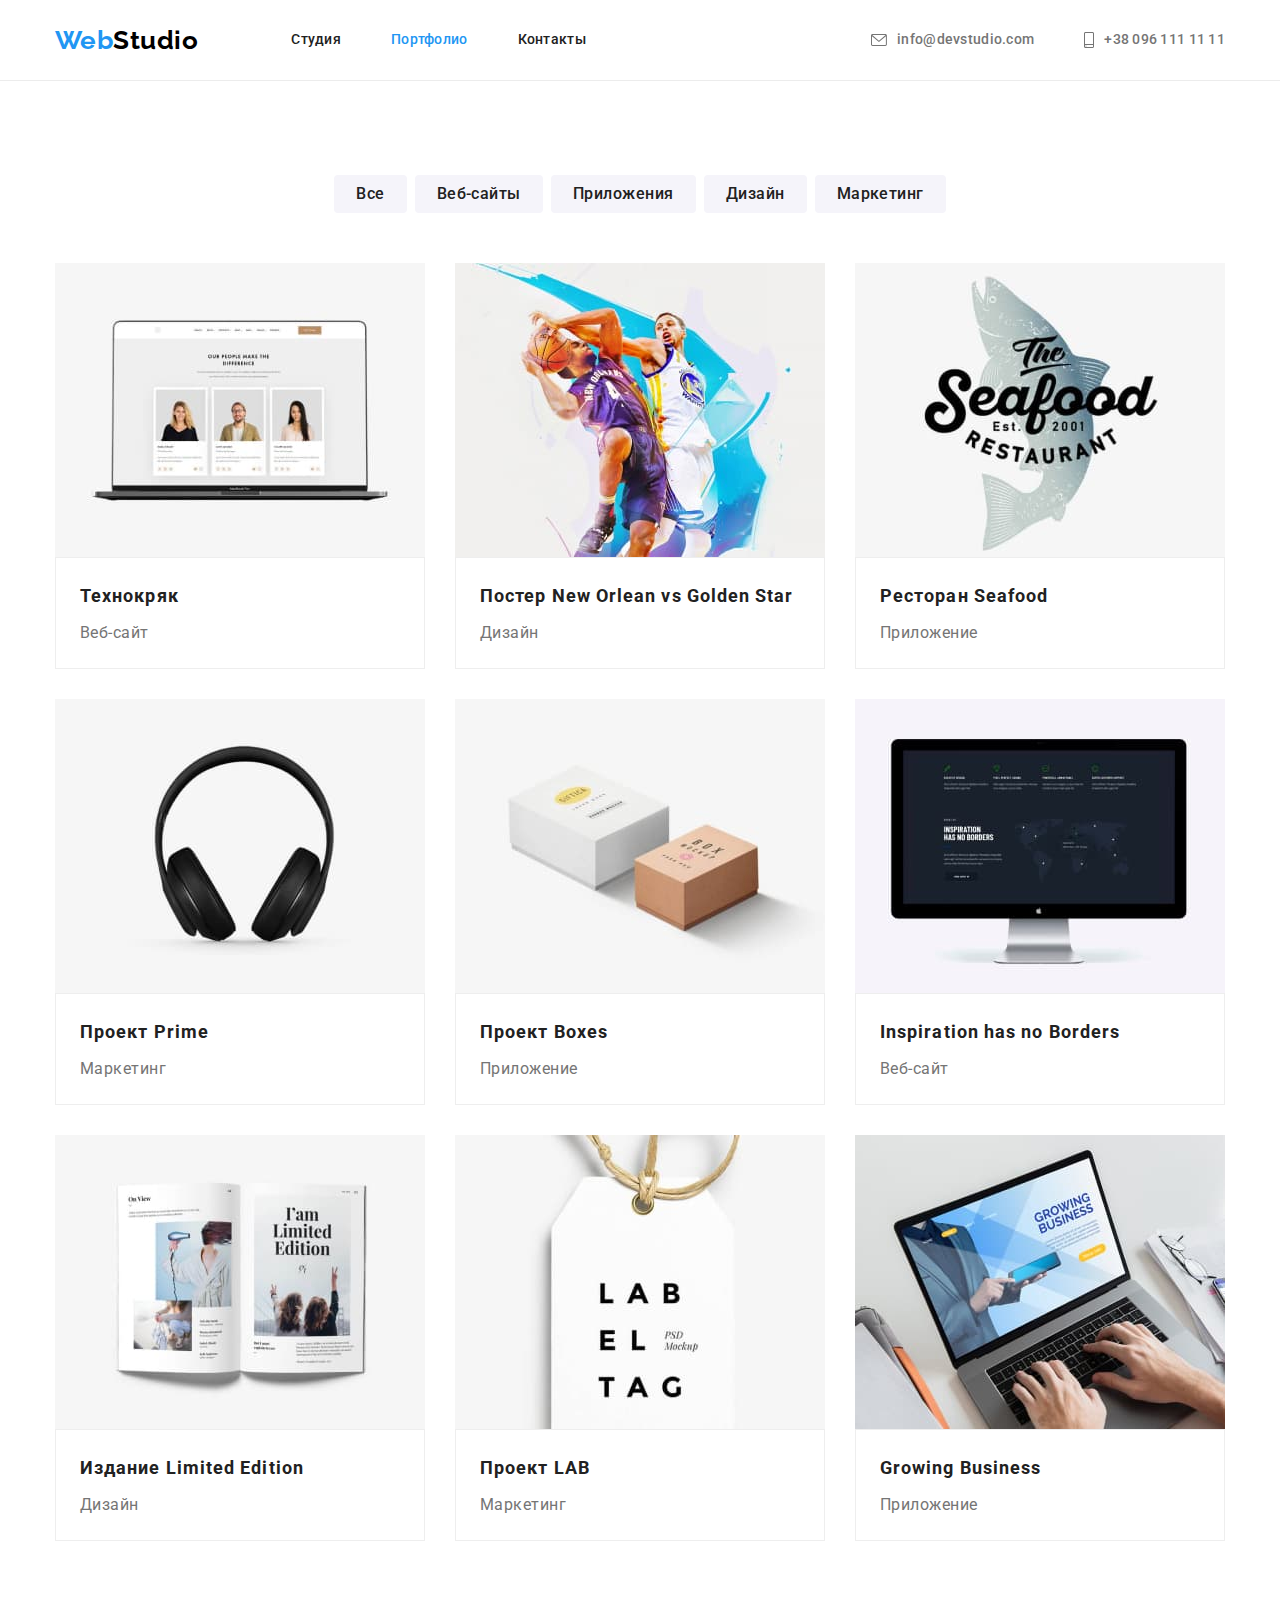
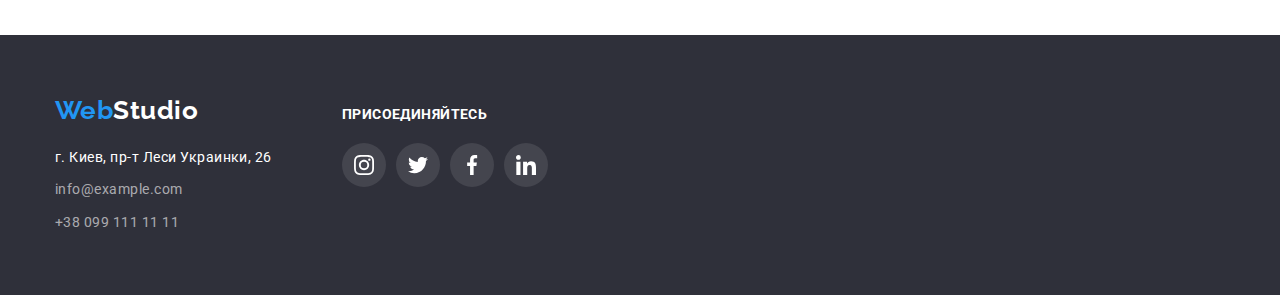
==== portfolio.html @ 485bf885 "Вносит правки предыдущего ДЗ" ====
<!DOCTYPE html>
<html lang="en">
  <head>
    <meta charset="UTF-8" />
    <meta http-equiv="X-UA-Compatible" content="IE=edge" />
    <meta name="viewport" content="width=device-width, initial-scale=1.0" />
    <title>Portfolio</title>
    <link rel="preconnect" href="https://fonts.googleapis.com" />
    <link rel="preconnect" href="https://fonts.gstatic.com" crossorigin />
    <link
      href="https://fonts.googleapis.com/css2?family=Raleway:wght@700&family=Roboto:wght@400;500;700;900&display=swap"
      rel="stylesheet"
    />
    <link rel="stylesheet" href="./modern-normalize.css" />
    <link rel="stylesheet" href="./css/styles.css" />
  </head>
  <body>
    <!-- шапка сайта-->
    <header class="page-header">
      <div class="container main-header">
        <nav class="main-header">
          <a class="logo-header" href="index.html"><span class="logo-accent">Web</span>Studio</a>
          <ul class="site-nav">
            <li class="item"><a href="index.html" class="link">Студия</a></li>
            <li class="item"><a href="portfolio.html" class="link current">Портфолио</a></li>
            <li class="item"><a href="" class="link">Контакты</a></li>
          </ul>
        </nav>

        <ul class="auth-nav">
          <li class="item">
            <a href="mailto:info@devstudio.com" class="link"
              ><svg class="nav-icon" width="16" height="12">
                <use href="./images/icons.svg#letter"></use>
              </svg>
              info@devstudio.com</a
            >
          </li>
          <li class="item">
            <a href="tel:+380961111111" class="link">
              <svg class="nav-icon" width="10" height="16">
                <use href="./images/icons.svg#smartphone"></use>
              </svg>
              +38 096 111 11 11</a
            >
          </li>
        </ul>
      </div>
    </header>
    <main>
      <section class="section">
        <div class="container">
          <h1 class="visually-hidden">Портфолио</h1>
          <ul class="filter">
            <li class="item"><button type="button" class="filter-button">Все</button></li>
            <li class="item">
              <button type="button" class="filter-button">Веб-сайты</button>
            </li>
            <li class="item">
              <button type="button" class="filter-button">Приложения</button>
            </li>
            <li class="item"><button type="button" class="filter-button">Дизайн</button></li>
            <li class="item">
              <button type="button" class="filter-button">Маркетинг</button>
            </li>
          </ul>
          <ul class="exemples-list list">
            <li class="exemples-item item">
              <a href="" class="work-exemples">
                <div class="card-thumb">
                  <img src="./images/portfolio/img-1.jpg" alt="ноутбук" />
                </div>
                <div class="card-content">
                  <h2 class="portfolio-title">Технокряк</h2>
                  <p class="portfolio-text">Веб-сайт</p>
                </div>
              </a>
            </li>
            <li class="exemples-item item">
              <a href="" class="work-exemples">
                <div class="card-thumb">
                  <img src="./images/portfolio/img-2.jpg" alt="два баскетболиста" />
                </div>
                <div class="card-content">
                  <h2 class="portfolio-title">Постер New Orlean vs Golden Star</h2>
                  <p class="portfolio-text">Дизайн</p>
                </div>
              </a>
            </li>
            <li class="exemples-item item">
              <a href="" class="work-exemples">
                <div class="card-thumb">
                  <img src="./images/portfolio/img-3.jpg" alt="логотип рыбы" />
                </div>
                <div class="card-content">
                  <h2 class="portfolio-title">Ресторан Seafood</h2>
                  <p class="portfolio-text">Приложение</p>
                </div>
              </a>
            </li>
            <li class="exemples-item item">
              <a href="" class="work-exemples">
                <div class="card-thumb">
                  <img src="./images/portfolio/img-4.jpg" alt="наушники" />
                </div>
                <div class="card-content">
                  <h2 class="portfolio-title">Проект Prime</h2>
                  <p class="portfolio-text">Маркетинг</p>
                </div>
              </a>
            </li>
            <li class="exemples-item item">
              <a href="" class="work-exemples">
                <div class="card-thumb">
                  <img src="./images/portfolio/img-5.jpg" alt="две коробки" />
                </div>
                <div class="card-content">
                  <h2 class="portfolio-title">Проект Boxes</h2>
                  <p class="portfolio-text">Приложение</p>
                </div>
              </a>
            </li>
            <li class="exemples-item item">
              <a href="" class="work-exemples">
                <div class="card-thumb">
                  <img src="./images/portfolio/img-6.jpg" alt="монитор" />
                </div>
                <div class="card-content">
                  <h2 class="portfolio-title">Inspiration has no Borders</h2>
                  <p class="portfolio-text">Веб-сайт</p>
                </div>
              </a>
            </li>
            <li class="exemples-item item">
              <a href="" class="work-exemples">
                <div class="card-thumb">
                  <img src="./images/portfolio/img-7.jpg" alt="книга" />
                </div>
                <div class="card-content">
                  <h2 class="portfolio-title">Издание Limited Edition</h2>
                  <p class="portfolio-text">Дизайн</p>
                </div>
              </a>
            </li>
            <li class="exemples-item item">
              <a href="" class="work-exemples">
                <div class="card-thumb">
                  <img src="./images/portfolio/img-8.jpg" alt="бирка" />
                </div>
                <div class="card-content">
                  <h2 class="portfolio-title">Проект LAB</h2>
                  <p class="portfolio-text">Маркетинг</p>
                </div>
              </a>
            </li>
            <li class="exemples-item item">
              <a href="" class="work-exemples">
                <div class="card-thumb">
                  <img src="./images/portfolio/img-9.jpg" alt="руки пичатают на ноутбуке" />
                </div>
                <div class="card-content">
                  <h2 class="portfolio-title">Growing Business</h2>
                  <p class="portfolio-text">Приложение</p>
                </div>
              </a>
            </li>
          </ul>
        </div>
      </section>
    </main>
    <!-- Футер -->
    <footer class="main-footer">
      <div class="container footer-box">
        <div>
          <a class="logo-footer" href="index.html"><span class="logo-accent">Web</span>Studio</a>
          <address>
            <ul class="add">
              <li class="add-item item">
                <a
                  href="https://goo.gl/maps/64KcN4ARRGodhjcC8"
                  class="add-link"
                  target="_blank"
                  rel="noopener noreferrer nofollow"
                >
                  г. Киев, пр-т Леси Украинки, 26</a
                >
              </li>
              <li class="add-item item">
                <a href="mailto:info@example.com" class="link">info@example.com</a>
              </li>
              <li class="add-item item">
                <a href="tel:+380991111111" class="link">+38 099 111 11 11</a>
              </li>
            </ul>
          </address>
        </div>
        <div class="footer-networks">
          <p class="footer-text">присоединяйтесь</p>
          <ul class="footer-icon-list">
            <li class="icon-item">
              <a href="" class="footer-link link">
                <svg class="icon-networks" width="20" height="20">
                  <use href="./images/icons.svg#instagram"></use>
                </svg>
              </a>
            </li>
            <li class="icon-item">
              <a href="" class="footer-link link">
                <svg class="icon-networks" width="20" height="20">
                  <use href="./images/icons.svg#twitter"></use>
                </svg>
              </a>
            </li>
            <li class="icon-item">
              <a href="" class="footer-link link">
                <svg class="icon-networks" width="20" height="20">
                  <use href="./images/icons.svg#facebook"></use>
                </svg>
              </a>
            </li>
            <li class="icon-item">
              <a href="" class="footer-link link">
                <svg class="icon-networks" width="20" height="20">
                  <use href="./images/icons.svg#linkedin"></use>
                </svg>
              </a>
            </li>
          </ul>
        </div>
      </div>
    </footer>
  </body>
</html>
---- css/styles.css ----
/* основной цвет текста #757575 */
/* цвет заголовков #212121 */
/* акцент #2196F3 */
/* белый цвет текста #FFFFFF */
/* черный цвет лого #000000 */
/* цвет  фона нашей команды  #F5F4FA*/
/* цвет фона футера #2F303A */
/* цвет с прозрачностью rgba(255, 255, 255, 0.6); */
/* цвет соцсетей #AFB1B8 */
:root {
  --primary-text-color: #757575;
  --title-color: #212121;
  --accent-color: #2196f3;
  --primary-white-color: #ffffff;
  --logo-black-color: #000000;
  --networks-icons-color: #afb1b8;
  --background-color-command: #f5f4fa;
  --background-color-footer: #2f303a;
  --border-portfolio-color: #eeeeee;
  --background-footer-icon: rgba(255, 255, 255, 0.1);
  --box-shadow-color: 0px 1px 3px rgba(0, 0, 0, 0.12), 0px 1px 1px rgba(0, 0, 0, 0.14),
    0px 2px 1px rgba(0, 0, 0, 0.2);
  --box-shadow-button-filter: 0px 3px 1px rgba(0, 0, 0, 0.1), 0px 1px 2px rgba(0, 0, 0, 0.08),
    0px 2px 2px rgba(0, 0, 0, 0.12);
  --box-shadow-exemples-work: 0px 1px 1px rgba(0, 0, 0, 0.12), 0px 4px 4px rgba(0, 0, 0, 0.06),
    1px 4px 6px rgba(0, 0, 0, 0.16);
  --main-gap: 30px;
}
body {
  margin: 0;
  color: var(--primary-text-color);
  background-color: var(--primary-white-color);

  font-family: 'Roboto', sans-serif;
  letter-spacing: 0.03em;
}
img {
  display: block;
  max-width: 100%;
  height: auto;
}
ul {
  padding: 0;
  margin: 0;
  list-style: none;
}
.container {
  margin-left: auto;
  margin-right: auto;
  width: 1200px;
  padding-left: 15px;
  padding-right: 15px;
}

.visually-hidden {
  position: absolute;
  white-space: nowrap;
  width: 1px;
  height: 1px;
  overflow: hidden;
  border: 0;
  padding: 0;
  clip: rect(0 0 0 0);
  clip-path: inset(50%);
  margin: -1px;
}

/* -------LOGO------ */

.logo-header,
.logo-footer {
  font-family: 'Raleway', cursive;
  font-weight: 700;
  font-size: 26px;
  line-height: 1.19;
  text-decoration: none;
}

.logo-header {
  margin-right: 93px;

  color: var(--logo-black-color);
}
.logo-accent {
  color: var(--accent-color);
}
.logo-footer {
  display: inline-block;
  margin-bottom: 20px;

  color: var(--primary-white-color);
}

/* ----------HEADER--------*/
.main-header {
  display: flex;
  align-items: center;
}
.site-nav {
  display: flex;
}

.site-nav .item:not(:last-child) {
  margin-right: 50px;
}

.site-nav .link {
  display: block;
  padding-top: 32px;
  padding-bottom: 32px;

  color: var(--title-color);
  font-weight: 500;
  font-size: 14px;
  line-height: 1.14;
  letter-spacing: 0.02em;
  text-decoration: none;
}
.site-nav .link:hover,
.site-nav .link:focus {
  color: var(--accent-color);
}
.site-nav .link.current {
  color: var(--accent-color);
}
/* -----------AUTH-NAV-------- */
.auth-nav {
  display: flex;
  margin-left: auto;
}
.auth-nav .item + .item {
  margin-left: 50px;
}
.auth-nav .link {
  display: flex;
  color: var(--primary-text-color);
  font-weight: 500;
  font-size: 14px;
  line-height: 1.14;
  letter-spacing: 0.02em;
  text-decoration: none;
  align-items: center;
}
.nav-icon {
  margin-right: 10px;
  fill: currentColor;
}
.auth-nav .link:hover,
.auth-nav .link:focus {
  color: var(--accent-color);
}
.page-header {
  background-color: var(--primary-white-color);
  border-bottom: 1px solid #ececec;
}
/*-------HERO--------*/

.hero {
  max-width: 1600px;
  height: 600px;
  margin-left: auto;
  margin-right: auto;
  background-image: linear-gradient(to right, rgba(47, 48, 58, 0.4), rgba(47, 48, 58, 0.4)),
    url(../images/overlay.jpg);
  padding: 200px 0;
  background-color: var(--background-color-footer);
  text-align: center;
}
.hero-title {
  margin-top: 0;
  margin-bottom: 40px;

  color: var(--primary-white-color);
  font-weight: 900;
  font-size: 44px;
  line-height: 1.36;
  letter-spacing: 0.06em;
  text-transform: uppercase;
}
.hero .hero-button {
  display: inline-block;
  padding: 10px 32px;

  color: var(--primary-white-color);
  background-color: var(--accent-color);
  box-shadow: 0px 4px 4px rgba(0, 0, 0, 0.15);

  font-weight: 700;
  font-size: 16px;
  line-height: 1.8;
  align-items: center;
  letter-spacing: 0.06em;
  border-radius: 4px;
  font-family: inherit;
  cursor: pointer;
}

/* основной контент */
.section {
  padding-top: 94px;
  padding-bottom: 94px;
}
.works-section {
  padding-top: 0;
}
.section-title {
  margin-top: 0;
  margin-bottom: 50px;

  color: var(--title-color);

  font-weight: 700;
  font-size: 36px;
  line-height: 1.16;
  text-align: center;
}
.team-title,
.advantages-title,
.portfolio-title {
  margin-top: 0;
  margin-bottom: 10px;
  color: var(--title-color);

  font-weight: 700;
  font-size: 14px;
  line-height: 1.14;
}

/* ------ADVANTAGES-------- */
.advantages-list {
  display: flex;
}
.advantages-item {
  flex-basis: calc(100% / 4);
}

.advantages-item:not(:last-child) {
  margin-right: var(--main-gap);
}

.advantages-title {
  text-transform: uppercase;
}
.advantages-text {
  margin-top: 0;
  margin-bottom: 0;
  font-size: 14px;
  line-height: 1.71;
  height: 75px;
}
.advantages-thumb {
  display: flex;
  justify-content: center;
  align-items: center;
  height: 120px;

  margin-bottom: var(--main-gap);

  background-color: var(--background-color-command);
  border-radius: 4px;
}

.advantages-icon {
  width: 70px;
  height: 70px;
}
/* --------WORKS------- */
.works-list {
  display: flex;
}
.works-list .item:not(:last-child) {
  margin-right: var(--main-gap);
}
/* --------TEAM------- */
.team-list .item:not(:last-child) {
  margin-right: var(--main-gap);
}
.team-list .item {
  background-color: var(--primary-white-color);
  box-shadow: var(--box-shadow-color);
  border-radius: 0px 0px 4px 4px;
}
.team-list {
  display: flex;
}

.team-card-content {
  text-align: center;
  padding-top: var(--main-gap);
  padding-bottom: var(--main-gap);
}
.team-title {
  font-weight: 500;
  font-size: 16px;
  line-height: 1.18;
}
.team {
  background-color: var(--background-color-command);
}
.team-text {
  margin-top: 0;
  margin-bottom: 16px;
  font-size: 16px;
  line-height: 1.18;
}
.team-icon-list {
  display: flex;
  padding: 0px 32px;
}
.team-link {
  display: flex;
  justify-content: center;
  align-items: center;
  color: var(--networks-icons-color);
  width: 44px;
  height: 44px;

  border-radius: 50%;
}

.team-link:hover,
.team-link:focus {
  color: var(--primary-white-color);
  background-color: var(--accent-color);
}
.icon-networks {
  fill: currentColor;
}
.icon-item:not(:last-child) {
  margin-right: 10px;
}

/* ------------KLIENTS---------- */

.clients-list {
  display: flex;
}
.clients-link {
  display: flex;
  border: 1px solid var(--networks-icons-color);
  border-radius: 4px;
  width: 170px;
  height: 92px;
  justify-content: center;
  align-items: center;
  color: var(--networks-icons-color);
}
.icon-clients {
  fill: currentColor;
}

.clients-item:not(:last-child) {
  margin-right: var(--main-gap);
}
.clients-link:hover,
.clients-link:focus {
  color: var(--accent-color);
  border: 1px solid var(--accent-color);
}

/* -----------FOOTER--------  */

.footer-box {
  display: flex;
  align-items: baseline;
}
.add {
  font-style: normal;
}
.add-item:not(:last-child) {
  margin-bottom: 9px;
}

.add .link {
  color: rgba(255, 255, 255, 0.6);

  font-size: 14px;
  line-height: 1.71;
  text-decoration: none;
}
.add .add-link {
  color: var(--primary-white-color);

  font-size: 14px;
  line-height: 1.71;
  text-decoration: none;
}
.main-footer {
  padding: 60px 0;
  background-color: var(--background-color-footer);
}

.footer-networks {
  margin-left: 70px;
}
.footer-text {
  margin-bottom: 20px;
  color: var(--primary-white-color);

  margin-top: 0;
  margin-bottom: 20px;
  font-weight: 700;
  font-size: 14px;
  line-height: 1.14;
  letter-spacing: 0.03em;
  text-transform: uppercase;
}
.footer-icon-list {
  display: flex;
}
.footer-link {
  display: flex;
  justify-content: center;
  align-items: center;

  color: var(--primary-white-color);

  width: 44px;
  height: 44px;

  border-radius: 50%;
  background-color: var(--background-footer-icon);
}
.footer-link:hover,
.footer-link:focus {
  background-color: var(--accent-color);
}
/*-----------FILTER--------- */
.filter {
  margin-bottom: 50px;
  display: flex;
  justify-content: center;
}
.filter > .item:not(:last-child) {
  margin-right: 8px;
}
.filter-button {
  border: transparent;
  font-family: inherit;
  cursor: pointer;
  padding: 6px 22px;

  color: var(--title-color);
  background-color: var(--background-color-command);

  font-weight: 500;
  font-size: 16px;
  line-height: 1.62;
  border-radius: 4px;
  text-align: center;
  letter-spacing: 0.03em;
}
.filter-button:hover,
.filter-button:focus {
  color: var(--primary-white-color);
  background-color: var(--accent-color);
  box-shadow: var(--box-shadow-button-filter);
}
.exemples-list {
  display: flex;
  flex-wrap: wrap;

  margin-right: calc(-1 * var(--main-gap));
  margin-bottom: calc(-1 * var(--main-gap));
}
.exemples-item {
  margin-right: var(--main-gap);
  margin-bottom: var(--main-gap);
}

.card-content {
  padding: 20px 24px;
  border: 1px solid var(--border-portfolio-color);
}
.portfolio-title {
  margin-top: 0;
  margin-bottom: 4px;
  font-size: 18px;
  line-height: 2;
  letter-spacing: 0.06em;
}

.portfolio-text {
  margin-top: 0;
  margin-bottom: 0;
  font-size: 16px;
  line-height: 1.87;
  color: var(--primary-text-color);
}
.work-exemples {
  display: block;
  text-decoration: none;
}
.work-exemples:hover,
.work-exemples:focus {
  box-shadow: var(--box-shadow-exemples-work);
}
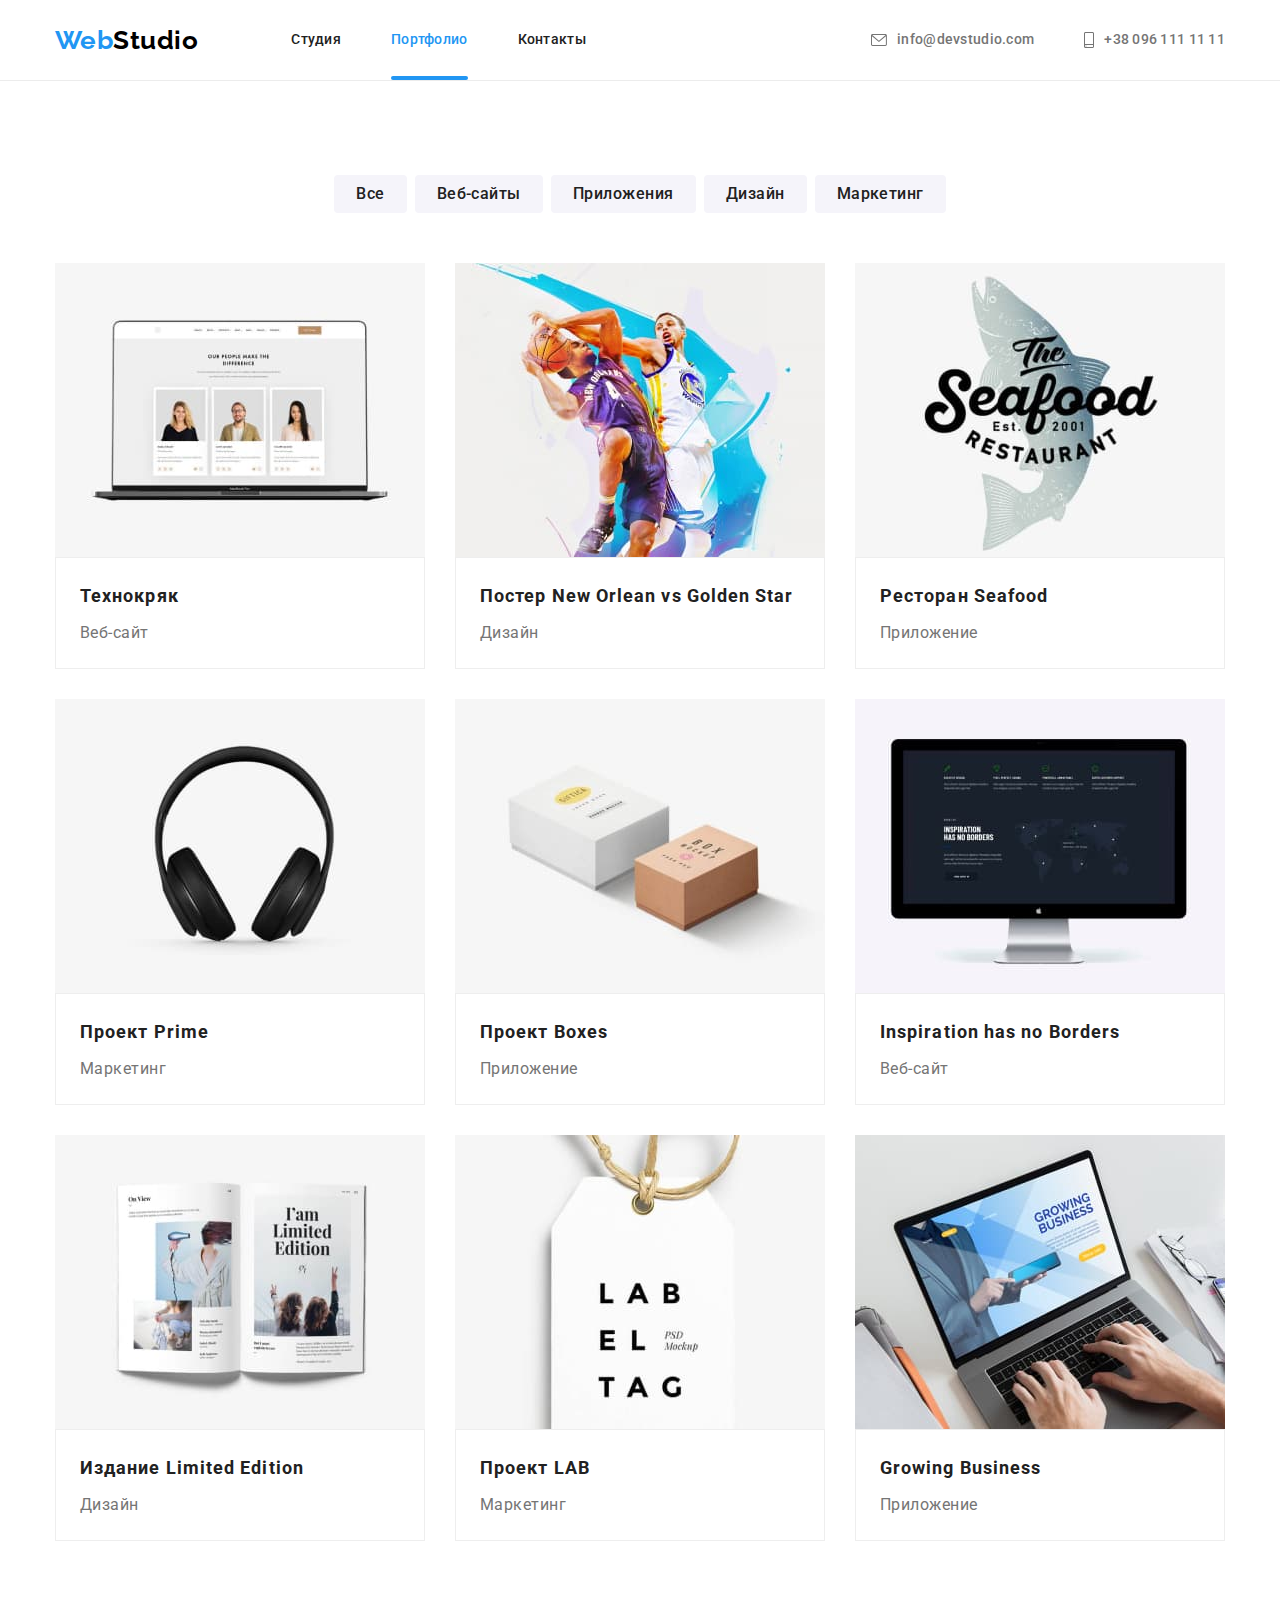
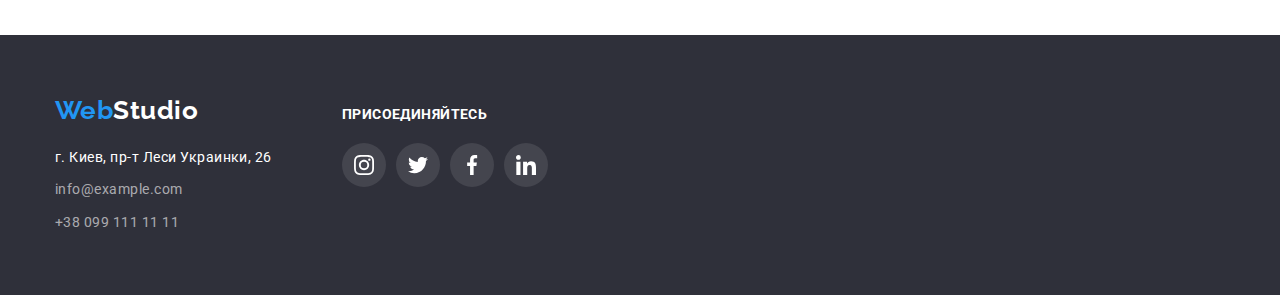
==== commit 46f4a709: "добавляет всплывающий текст в портфолио" ====
--- a/portfolio.html
+++ b/portfolio.html
@@ -22,7 +22,11 @@
           <a class="logo-header" href="index.html"><span class="logo-accent">Web</span>Studio</a>
           <ul class="site-nav">
             <li class="item"><a href="index.html" class="link">Студия</a></li>
-            <li class="item"><a href="portfolio.html" class="link current">Портфолио</a></li>
+            <li class="item">
+              <div class="current-portfolio">
+                <a href="portfolio.html" class="link current">Портфолио</a>
+              </div>
+            </li>
             <li class="item"><a href="" class="link">Контакты</a></li>
           </ul>
         </nav>
@@ -69,6 +73,13 @@
               <a href="" class="work-exemples">
                 <div class="card-thumb">
                   <img src="./images/portfolio/img-1.jpg" alt="ноутбук" />
+                  <div class="thumb-text">
+                    <p class="card-text">
+                      Технокряк это современная площадка распространения коронавируса. Компании
+                      используют эту платформу для цифрового шпионажа и атак на защищённые сервера
+                      конкурентов.
+                    </p>
+                  </div>
                 </div>
                 <div class="card-content">
                   <h2 class="portfolio-title">Технокряк</h2>
@@ -80,6 +91,13 @@
               <a href="" class="work-exemples">
                 <div class="card-thumb">
                   <img src="./images/portfolio/img-2.jpg" alt="два баскетболиста" />
+                  <div class="thumb-text">
+                    <p class="card-text">
+                      Технокряк это современная площадка распространения коронавируса. Компании
+                      используют эту платформу для цифрового шпионажа и атак на защищённые сервера
+                      конкурентов.
+                    </p>
+                  </div>
                 </div>
                 <div class="card-content">
                   <h2 class="portfolio-title">Постер New Orlean vs Golden Star</h2>
@@ -91,6 +109,13 @@
               <a href="" class="work-exemples">
                 <div class="card-thumb">
                   <img src="./images/portfolio/img-3.jpg" alt="логотип рыбы" />
+                  <div class="thumb-text">
+                    <p class="card-text">
+                      Технокряк это современная площадка распространения коронавируса. Компании
+                      используют эту платформу для цифрового шпионажа и атак на защищённые сервера
+                      конкурентов.
+                    </p>
+                  </div>
                 </div>
                 <div class="card-content">
                   <h2 class="portfolio-title">Ресторан Seafood</h2>
@@ -102,6 +127,13 @@
               <a href="" class="work-exemples">
                 <div class="card-thumb">
                   <img src="./images/portfolio/img-4.jpg" alt="наушники" />
+                  <div class="thumb-text">
+                    <p class="card-text">
+                      Технокряк это современная площадка распространения коронавируса. Компании
+                      используют эту платформу для цифрового шпионажа и атак на защищённые сервера
+                      конкурентов.
+                    </p>
+                  </div>
                 </div>
                 <div class="card-content">
                   <h2 class="portfolio-title">Проект Prime</h2>
@@ -113,6 +145,13 @@
               <a href="" class="work-exemples">
                 <div class="card-thumb">
                   <img src="./images/portfolio/img-5.jpg" alt="две коробки" />
+                  <div class="thumb-text">
+                    <p class="card-text">
+                      Технокряк это современная площадка распространения коронавируса. Компании
+                      используют эту платформу для цифрового шпионажа и атак на защищённые сервера
+                      конкурентов.
+                    </p>
+                  </div>
                 </div>
                 <div class="card-content">
                   <h2 class="portfolio-title">Проект Boxes</h2>
@@ -124,6 +163,13 @@
               <a href="" class="work-exemples">
                 <div class="card-thumb">
                   <img src="./images/portfolio/img-6.jpg" alt="монитор" />
+                  <div class="thumb-text">
+                    <p class="card-text">
+                      Технокряк это современная площадка распространения коронавируса. Компании
+                      используют эту платформу для цифрового шпионажа и атак на защищённые сервера
+                      конкурентов.
+                    </p>
+                  </div>
                 </div>
                 <div class="card-content">
                   <h2 class="portfolio-title">Inspiration has no Borders</h2>
@@ -135,6 +181,13 @@
               <a href="" class="work-exemples">
                 <div class="card-thumb">
                   <img src="./images/portfolio/img-7.jpg" alt="книга" />
+                  <div class="thumb-text">
+                    <p class="card-text">
+                      Технокряк это современная площадка распространения коронавируса. Компании
+                      используют эту платформу для цифрового шпионажа и атак на защищённые сервера
+                      конкурентов.
+                    </p>
+                  </div>
                 </div>
                 <div class="card-content">
                   <h2 class="portfolio-title">Издание Limited Edition</h2>
@@ -146,6 +199,13 @@
               <a href="" class="work-exemples">
                 <div class="card-thumb">
                   <img src="./images/portfolio/img-8.jpg" alt="бирка" />
+                  <div class="thumb-text">
+                    <p class="card-text">
+                      Технокряк это современная площадка распространения коронавируса. Компании
+                      используют эту платформу для цифрового шпионажа и атак на защищённые сервера
+                      конкурентов.
+                    </p>
+                  </div>
                 </div>
                 <div class="card-content">
                   <h2 class="portfolio-title">Проект LAB</h2>
@@ -157,6 +217,13 @@
               <a href="" class="work-exemples">
                 <div class="card-thumb">
                   <img src="./images/portfolio/img-9.jpg" alt="руки пичатают на ноутбуке" />
+                  <div class="thumb-text">
+                    <p class="card-text">
+                      Технокряк это современная площадка распространения коронавируса. Компании
+                      используют эту платформу для цифрового шпионажа и атак на защищённые сервера
+                      конкурентов.
+                    </p>
+                  </div>
                 </div>
                 <div class="card-content">
                   <h2 class="portfolio-title">Growing Business</h2>
--- a/css/styles.css
+++ b/css/styles.css
@@ -123,6 +123,22 @@
 .site-nav .link.current {
   color: var(--accent-color);
 }
+.current-studio {
+  position: relative;
+}
+.current-portfolio {
+  position: relative;
+}
+.site-nav .link.current::after {
+  position: absolute;
+  bottom: 0;
+  right: 0;
+  content: '';
+  width: 100%;
+  height: 4px;
+  background-color: var(--accent-color);
+  border-radius: 2px;
+}
 /* -----------AUTH-NAV-------- */
 .auth-nav {
   display: flex;
@@ -467,6 +483,35 @@
   margin-right: var(--main-gap);
   margin-bottom: var(--main-gap);
 }
+.card-thumb {
+  position: relative;
+}
+.card-thumb::before {
+  position: absolute;
+  content: '';
+  width: 100%;
+  height: 100%;
+  background-color: rgba(33, 150, 243, 0.9);
+
+  opacity: 0;
+}
+
+.thumb-text {
+  position: absolute;
+  top: 50%;
+  left: 50%;
+  transform: translate(-50%, -50%);
+
+  width: 322px;
+}
+.card-text {
+  margin: 0px;
+  font-size: 18px;
+  line-height: 1.56;
+  letter-spacing: 0.03em;
+  color: var(--primary-white-color);
+  opacity: 0;
+}
 
 .card-content {
   padding: 20px 24px;
@@ -491,6 +536,15 @@
   display: block;
   text-decoration: none;
 }
+.work-exemples:hover .card-thumb::before,
+.work-exemples:focus .card-thumb::before {
+  opacity: 1;
+}
+.work-exemples:hover .card-text,
+.work-exemples:focus .card-text {
+  opacity: 1;
+}
+
 .work-exemples:hover,
 .work-exemples:focus {
   box-shadow: var(--box-shadow-exemples-work);
